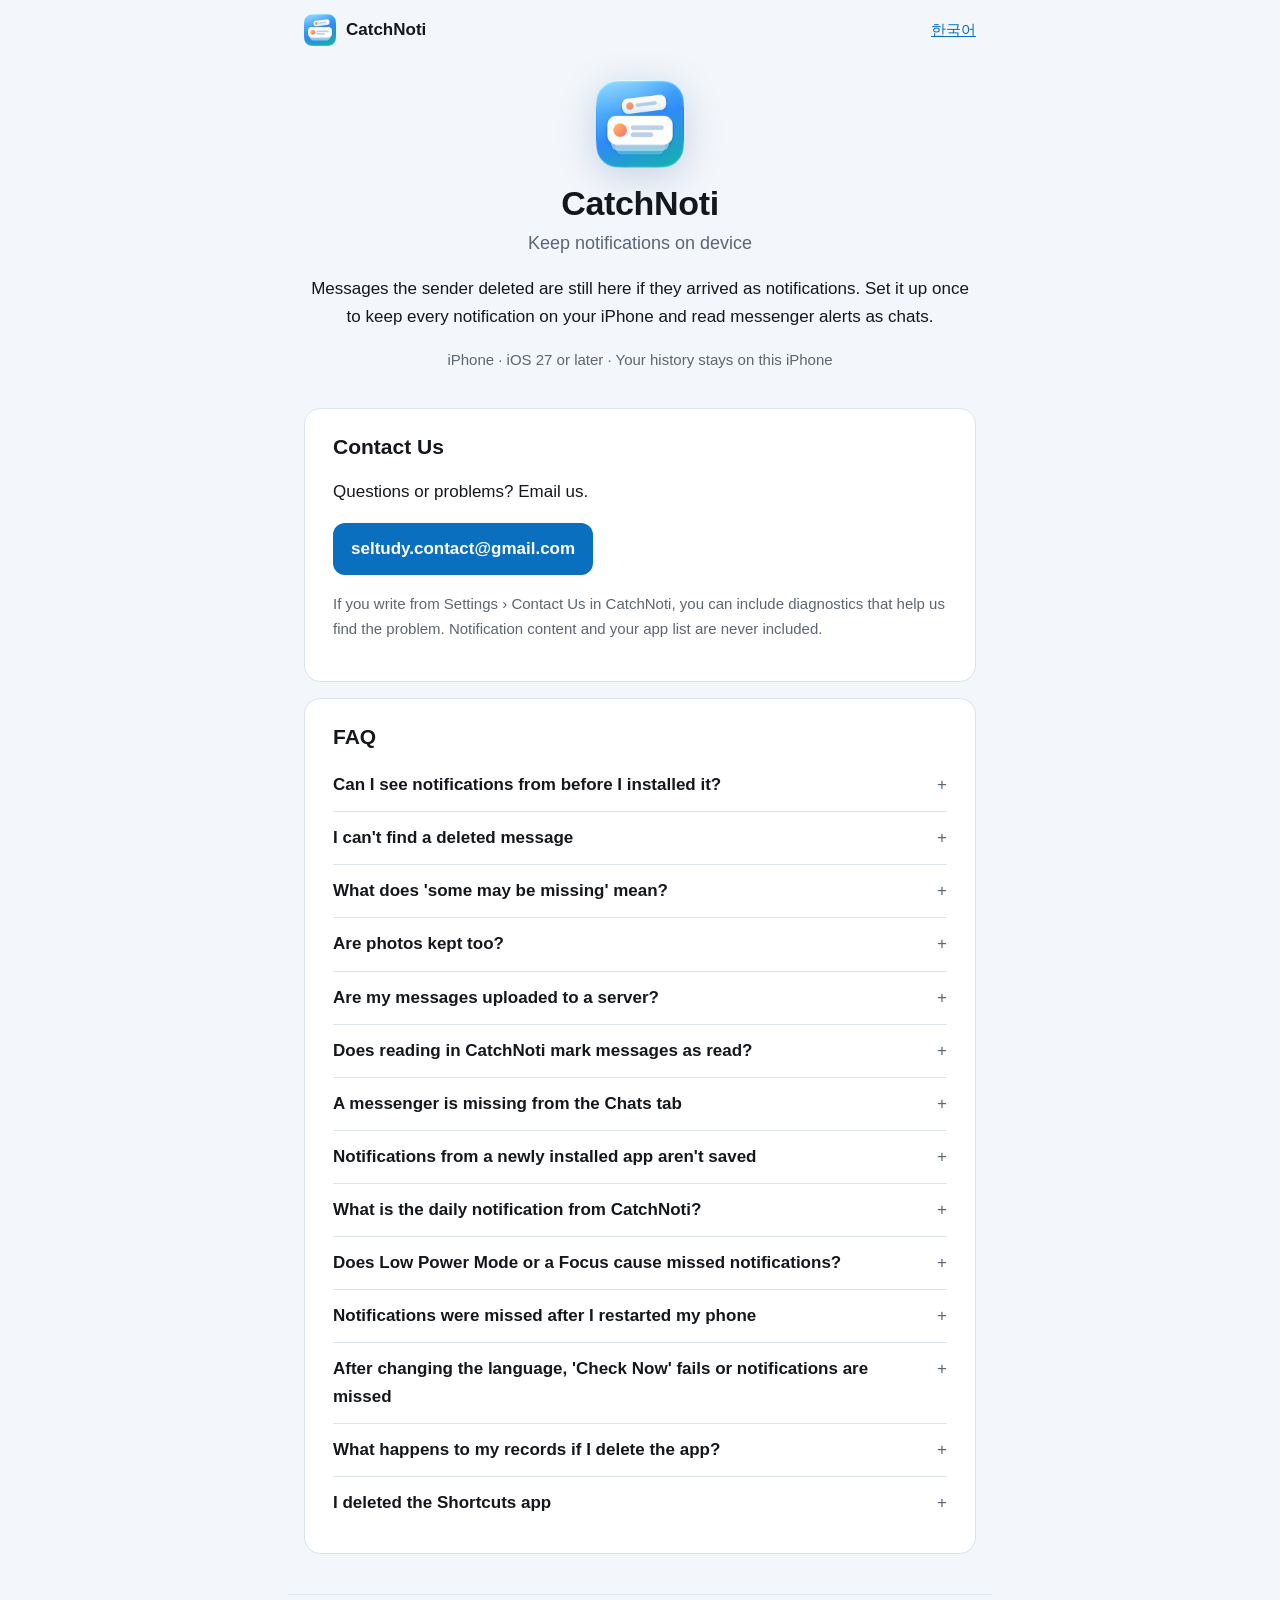
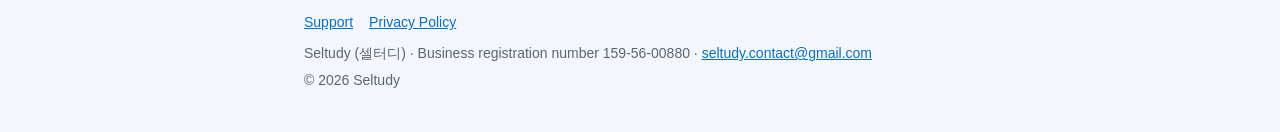
==== en/index.html @ 8640544b "feat: 캐치노티 지원 페이지와 개인정보 처리방침 초안 쓰기 한국어를 기본으로 영어를 함께 둔다. 지원 페이지는 앱 소개, 문의 메일, 앱과 같은 자주 묻는 질문 14개를 담는다" ====
<!doctype html>
<html lang="en">
<head>
<meta charset="utf-8">
<meta name="viewport" content="width=device-width, initial-scale=1">
<meta name="color-scheme" content="light dark">
<meta name="format-detection" content="telephone=no">
<meta name="theme-color" content="#f3f6fa" media="(prefers-color-scheme: light)">
<meta name="theme-color" content="#0f1318" media="(prefers-color-scheme: dark)">
<title>CatchNoti Support</title>
<meta name="description" content="CatchNoti help, FAQ, and how to contact us">
<link rel="icon" type="image/png" href="../assets/favicon.png">
<link rel="stylesheet" href="../assets/style.css">
<link rel="alternate" hreflang="ko" href="https://seltudy.github.io/catchnoti-site/">
<link rel="alternate" hreflang="en" href="https://seltudy.github.io/catchnoti-site/en/">
</head>
<body>
<header class="top">
<a class="brand" href="../en/"><img src="../assets/icon.png" width="32" height="32" alt=""><span>CatchNoti</span></a>
<a class="lang" href="../" lang="ko" hreflang="ko">한국어</a>
</header>
<main>
<section class="intro">
<img class="app-icon" src="../assets/icon.png" width="88" height="88" alt="CatchNoti app icon">
<h1>CatchNoti</h1>
<p class="subtitle">Keep notifications on device</p>
<p>Messages the sender deleted are still here if they arrived as notifications. Set it up once to keep every notification on your iPhone and read messenger alerts as chats.</p>
<p class="meta">iPhone · iOS 27 or later · Your history stays on this iPhone</p>
</section>

<section class="card" aria-labelledby="contact">
<h2 id="contact">Contact Us</h2>
<p>Questions or problems? Email us.</p>
<p><a class="button" href="mailto:seltudy.contact@gmail.com?subject=CatchNoti%20Support">seltudy.contact@gmail.com</a></p>
<p class="note">If you write from Settings › Contact Us in CatchNoti, you can include diagnostics that help us find the problem. Notification content and your app list are never included.</p>
</section>

<section class="card" aria-labelledby="faq">
<h2 id="faq">FAQ</h2>
<details>
<summary>Can I see notifications from before I installed it?</summary>
<p>No. CatchNoti keeps notifications that arrive after you turn on the automation.</p>
</details>
<details>
<summary>I can&#x27;t find a deleted message</summary>
<p>The message may not have come as a notification, for example if you were viewing that chat or had notifications off. If message previews are off inside a messenger like KakaoTalk, notifications are kept without their text. When notifications arrive within about a second of each other, some may be missed. Check Settings › Capture Status.</p>
</details>
<details>
<summary>What does &#x27;some may be missing&#x27; mean?</summary>
<p>When several notifications arrive within about a second, iOS doesn&#x27;t pass some of them to CatchNoti. This mark appears where a notification arrived very soon after the previous one. Check missed notifications in the original app.</p>
</details>
<details>
<summary>Are photos kept too?</summary>
<p>Only the text shown in the notification is kept. Photos and emoticons appear as &#x27;Photo&#x27; and &#x27;Emoticon&#x27; labels.</p>
</details>
<details>
<summary>Are my messages uploaded to a server?</summary>
<p>No. They&#x27;re stored only on this iPhone, and the developer can&#x27;t see them. If iCloud Backup is on, they&#x27;re included in your device backup like other app data.</p>
</details>
<details>
<summary>Does reading in CatchNoti mark messages as read?</summary>
<p>No. The original app isn&#x27;t opened, so no read receipt is left.</p>
</details>
<details>
<summary>A messenger is missing from the Chats tab</summary>
<p>Turn the app on in Settings › Apps in Chats. Notifications saved earlier are grouped into chats too.</p>
</details>
<details>
<summary>Notifications from a newly installed app aren&#x27;t saved</summary>
<p>Open the CatchNoti automation in Shortcuts › Automation and add the app to its app list.</p>
</details>
<details>
<summary>What is the daily notification from CatchNoti?</summary>
<p>It&#x27;s a check that saving still works. Once it&#x27;s saved, it disappears right away. If it stays, saving has stopped. You can change the time in Settings › Capture Status.</p>
</details>
<details>
<summary>Does Low Power Mode or a Focus cause missed notifications?</summary>
<p>No. Notifications are kept as they arrive, even with Low Power Mode, a Focus, or Scheduled Summary on.</p>
</details>
<details>
<summary>Notifications were missed after I restarted my phone</summary>
<p>After a restart, iOS doesn&#x27;t run automations until you unlock the first time, so notifications in between aren&#x27;t kept. Once you unlock, new notifications are kept again.</p>
</details>
<details>
<summary>After changing the language, &#x27;Check Now&#x27; fails or notifications are missed</summary>
<p>Right after you change the iPhone language, iOS doesn&#x27;t pass notification content to Shortcuts for a few minutes. Notifications in that time may be missed. After a few minutes, tap &#x27;Check Now&#x27; again in Settings › Capture Status.</p>
</details>
<details>
<summary>What happens to my records if I delete the app?</summary>
<p>They&#x27;re deleted with it. Device backups such as iCloud Backup include them like other app data.</p>
</details>
<details>
<summary>I deleted the Shortcuts app</summary>
<p>Download Shortcuts again from the App Store, then follow Settings › Capture Status › Set Up Again from the Start.</p>
</details>
</section>
</main>
<footer class="bottom">
<nav>
<a href="../en/" aria-current="page">Support</a>
<a href="../en/privacy/">Privacy Policy</a>
</nav>
<p>Seltudy (셀터디) · Business registration number 159-56-00880 · <a href="mailto:seltudy.contact@gmail.com?subject=CatchNoti%20Support">seltudy.contact@gmail.com</a></p>
<p>© 2026 Seltudy</p>
</footer>
</body>
</html>
---- assets/style.css ----
/* 캐치노티 앱과 같은 색을 쓴다. 라이트와 다크 모두 글자 대비 4.5:1 이상이다. */
:root {
  color-scheme: light dark;
  --bg: #f3f6fa;
  --surface: #ffffff;
  --text: #14181d;
  --muted: #5b6672;
  --border: #dce4ee;
  --link: #0a6fbf;
  --button: #0a6fbf;
  --todo-bg: #fff1b8;
  --todo-text: #3a2e00;
}

@media (prefers-color-scheme: dark) {
  :root {
    --bg: #0f1318;
    --surface: #1a2027;
    --text: #e6ebf0;
    --muted: #9aa6b2;
    --border: #2d343c;
    --link: #5ab0f2;
    --todo-bg: #5a4a00;
    --todo-text: #fff1b8;
  }
}

* {
  box-sizing: border-box;
}

html {
  -webkit-text-size-adjust: 100%;
  text-size-adjust: 100%;
}

body {
  margin: 0;
  background: var(--bg);
  color: var(--text);
  font-family: -apple-system, BlinkMacSystemFont, "Apple SD Gothic Neo", "Noto Sans KR", "Malgun Gothic", "Segoe UI",
    Roboto, sans-serif;
  font-size: 17px;
  line-height: 1.65;
  word-break: keep-all;
  overflow-wrap: break-word;
}

a {
  color: var(--link);
}

.top,
main,
.bottom {
  width: 100%;
  max-width: 44rem;
  margin: 0 auto;
  padding-left: 16px;
  padding-right: 16px;
}

.top {
  display: flex;
  align-items: center;
  justify-content: space-between;
  gap: 12px;
  padding-top: 14px;
  padding-bottom: 6px;
}

.brand {
  display: inline-flex;
  align-items: center;
  gap: 10px;
  color: var(--text);
  font-weight: 600;
  text-decoration: none;
}

.lang {
  font-size: 15px;
}

main {
  padding-bottom: 24px;
}

.intro {
  padding: 28px 0 4px;
  text-align: center;
}

.app-icon {
  display: block;
  margin: 0 auto 14px;
  filter: drop-shadow(0 8px 18px rgba(10, 70, 140, 0.2));
}

h1 {
  margin: 0 0 4px;
  font-size: 30px;
  line-height: 1.25;
  letter-spacing: -0.01em;
}

h2 {
  margin: 36px 0 8px;
  font-size: 21px;
  line-height: 1.35;
}

h3 {
  margin: 24px 0 6px;
  font-size: 18px;
  line-height: 1.4;
}

.subtitle {
  margin: 0 0 16px;
  color: var(--muted);
  font-size: 18px;
}

.meta,
.note,
.operator {
  color: var(--muted);
  font-size: 15px;
}

.lead {
  font-size: 18px;
}

.card {
  margin: 16px 0;
  padding: 20px;
  background: var(--surface);
  border: 1px solid var(--border);
  border-radius: 16px;
}

.card h2 {
  margin-top: 0;
}

.button {
  display: inline-block;
  padding: 12px 18px;
  background: var(--button);
  color: #ffffff;
  border-radius: 12px;
  font-weight: 600;
  text-decoration: none;
  overflow-wrap: anywhere;
}

details + details {
  border-top: 1px solid var(--border);
}

summary {
  display: flex;
  justify-content: space-between;
  gap: 12px;
  padding: 12px 0;
  font-weight: 600;
  cursor: pointer;
  list-style: none;
}

summary::-webkit-details-marker {
  display: none;
}

summary::after {
  content: "+";
  color: var(--muted);
  font-weight: 400;
}

details[open] summary::after {
  content: "−";
}

details p {
  margin: 0 0 14px;
}

ul {
  padding-left: 1.2em;
}

li + li {
  margin-top: 6px;
}

dl {
  margin: 8px 0 16px;
}

dt {
  margin-top: 14px;
  font-weight: 600;
}

dd {
  margin: 2px 0 0;
}

.doc h1 {
  margin-top: 24px;
}

.operator {
  margin-top: 36px;
}

.todo {
  padding: 0 4px;
  background: var(--todo-bg);
  color: var(--todo-text);
  border-radius: 4px;
}

.bottom {
  padding-top: 16px;
  padding-bottom: 36px;
  border-top: 1px solid var(--border);
  color: var(--muted);
  font-size: 14px;
}

.bottom nav {
  display: flex;
  flex-wrap: wrap;
  gap: 4px 16px;
  margin-bottom: 8px;
}

.bottom p {
  margin: 4px 0;
}

@media (min-width: 640px) {
  h1 {
    font-size: 34px;
  }

  .card {
    padding: 24px 28px;
  }
}
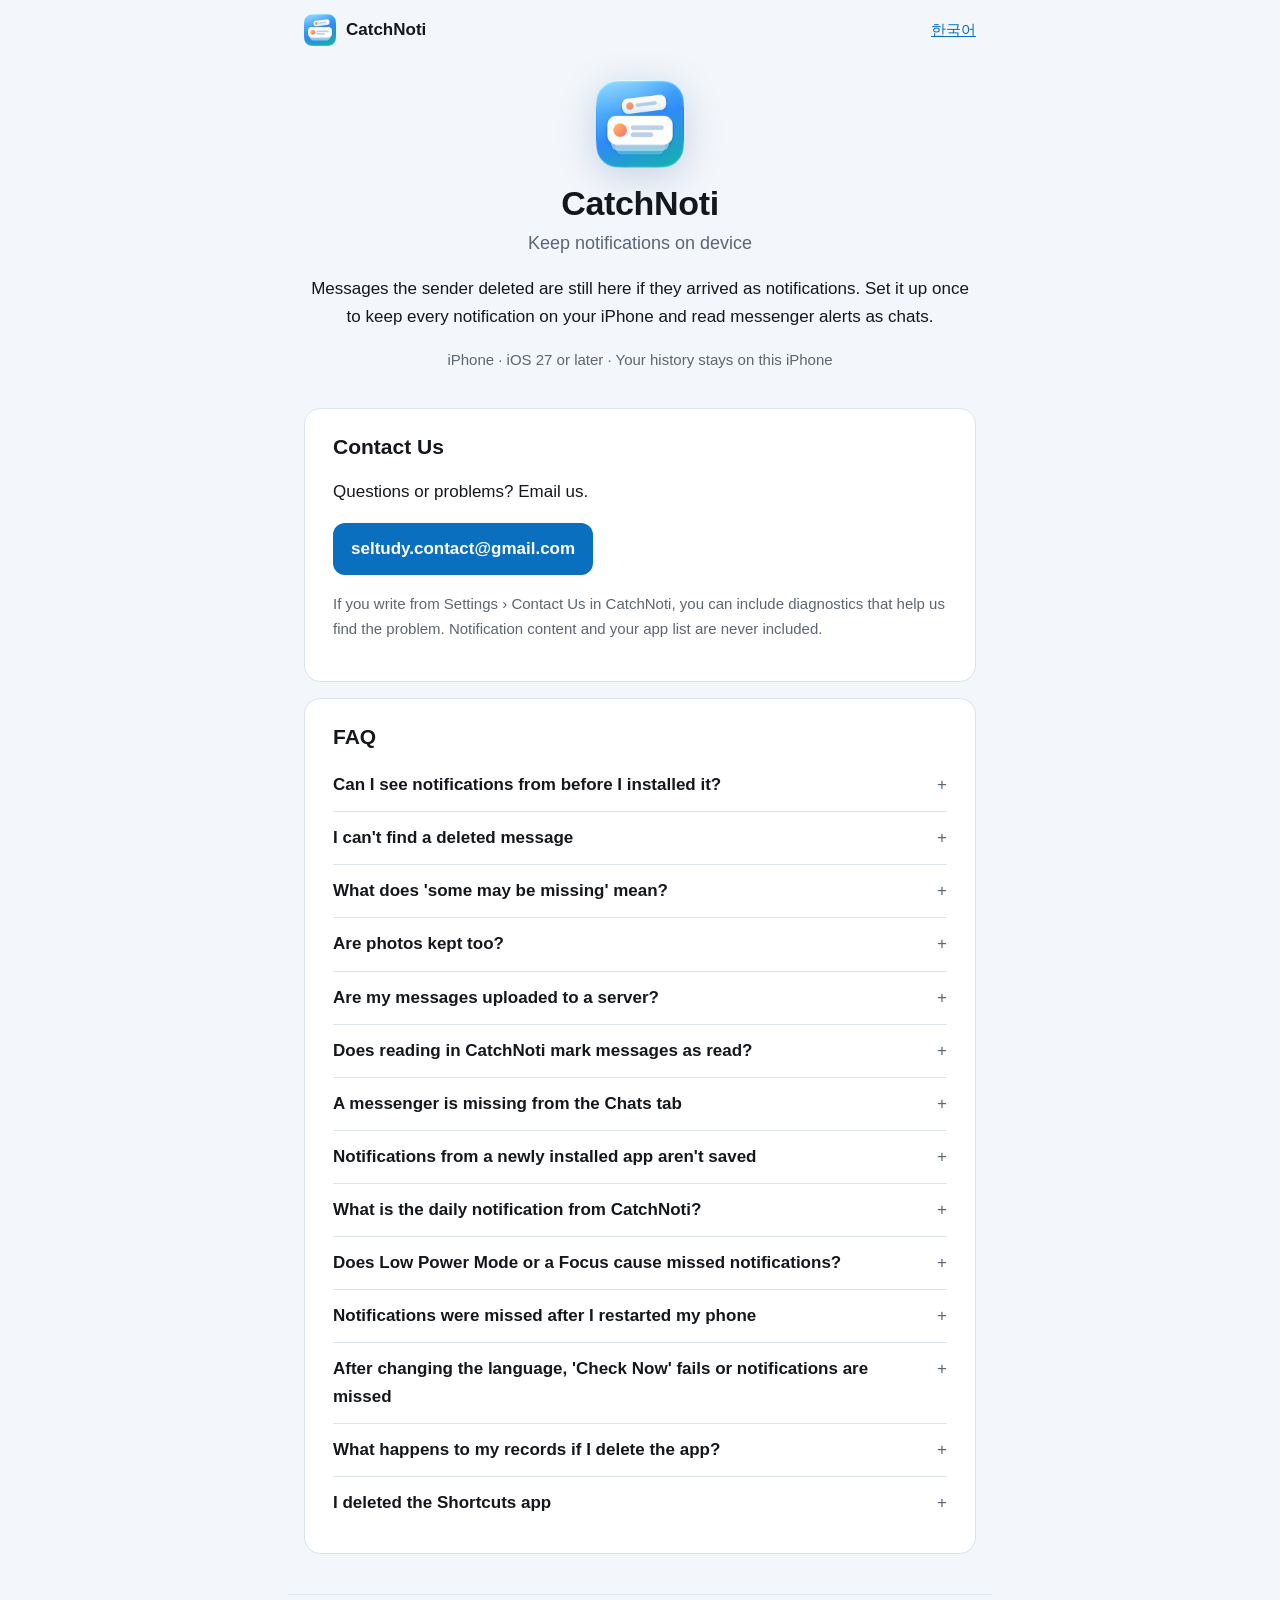
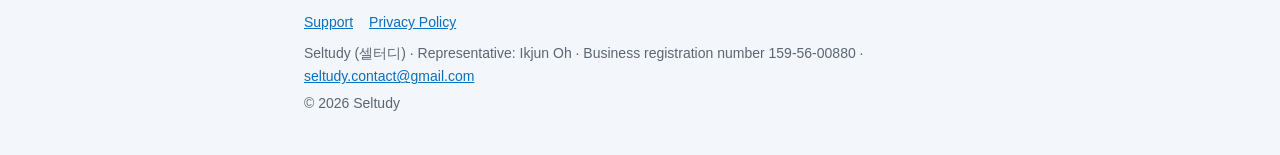
==== commit b299ea44: "feat: 개인정보 보호책임자와 사업자 정보에 대표 이름 넣기 Co-Authored-By: Claude Opus 5.5 <noreply@anthropic.com>" ====
--- a/en/index.html
+++ b/en/index.html
@@ -100,7 +100,7 @@
 <a href="../en/" aria-current="page">Support</a>
 <a href="../en/privacy/">Privacy Policy</a>
 </nav>
-<p>Seltudy (셀터디) · Business registration number 159-56-00880 · <a href="mailto:seltudy.contact@gmail.com?subject=CatchNoti%20Support">seltudy.contact@gmail.com</a></p>
+<p>Seltudy (셀터디) · Representative: Ikjun Oh · Business registration number 159-56-00880 · <a href="mailto:seltudy.contact@gmail.com?subject=CatchNoti%20Support">seltudy.contact@gmail.com</a></p>
 <p>© 2026 Seltudy</p>
 </footer>
 </body>
--- a/assets/style.css
+++ b/assets/style.css
@@ -8,8 +8,6 @@
   --border: #dce4ee;
   --link: #0a6fbf;
   --button: #0a6fbf;
-  --todo-bg: #fff1b8;
-  --todo-text: #3a2e00;
 }
 
 @media (prefers-color-scheme: dark) {
@@ -20,8 +18,6 @@
     --muted: #9aa6b2;
     --border: #2d343c;
     --link: #5ab0f2;
-    --todo-bg: #5a4a00;
-    --todo-text: #fff1b8;
   }
 }
 
@@ -217,12 +213,6 @@
   margin-top: 36px;
 }
 
-.todo {
-  padding: 0 4px;
-  background: var(--todo-bg);
-  color: var(--todo-text);
-  border-radius: 4px;
-}
 
 .bottom {
   padding-top: 16px;
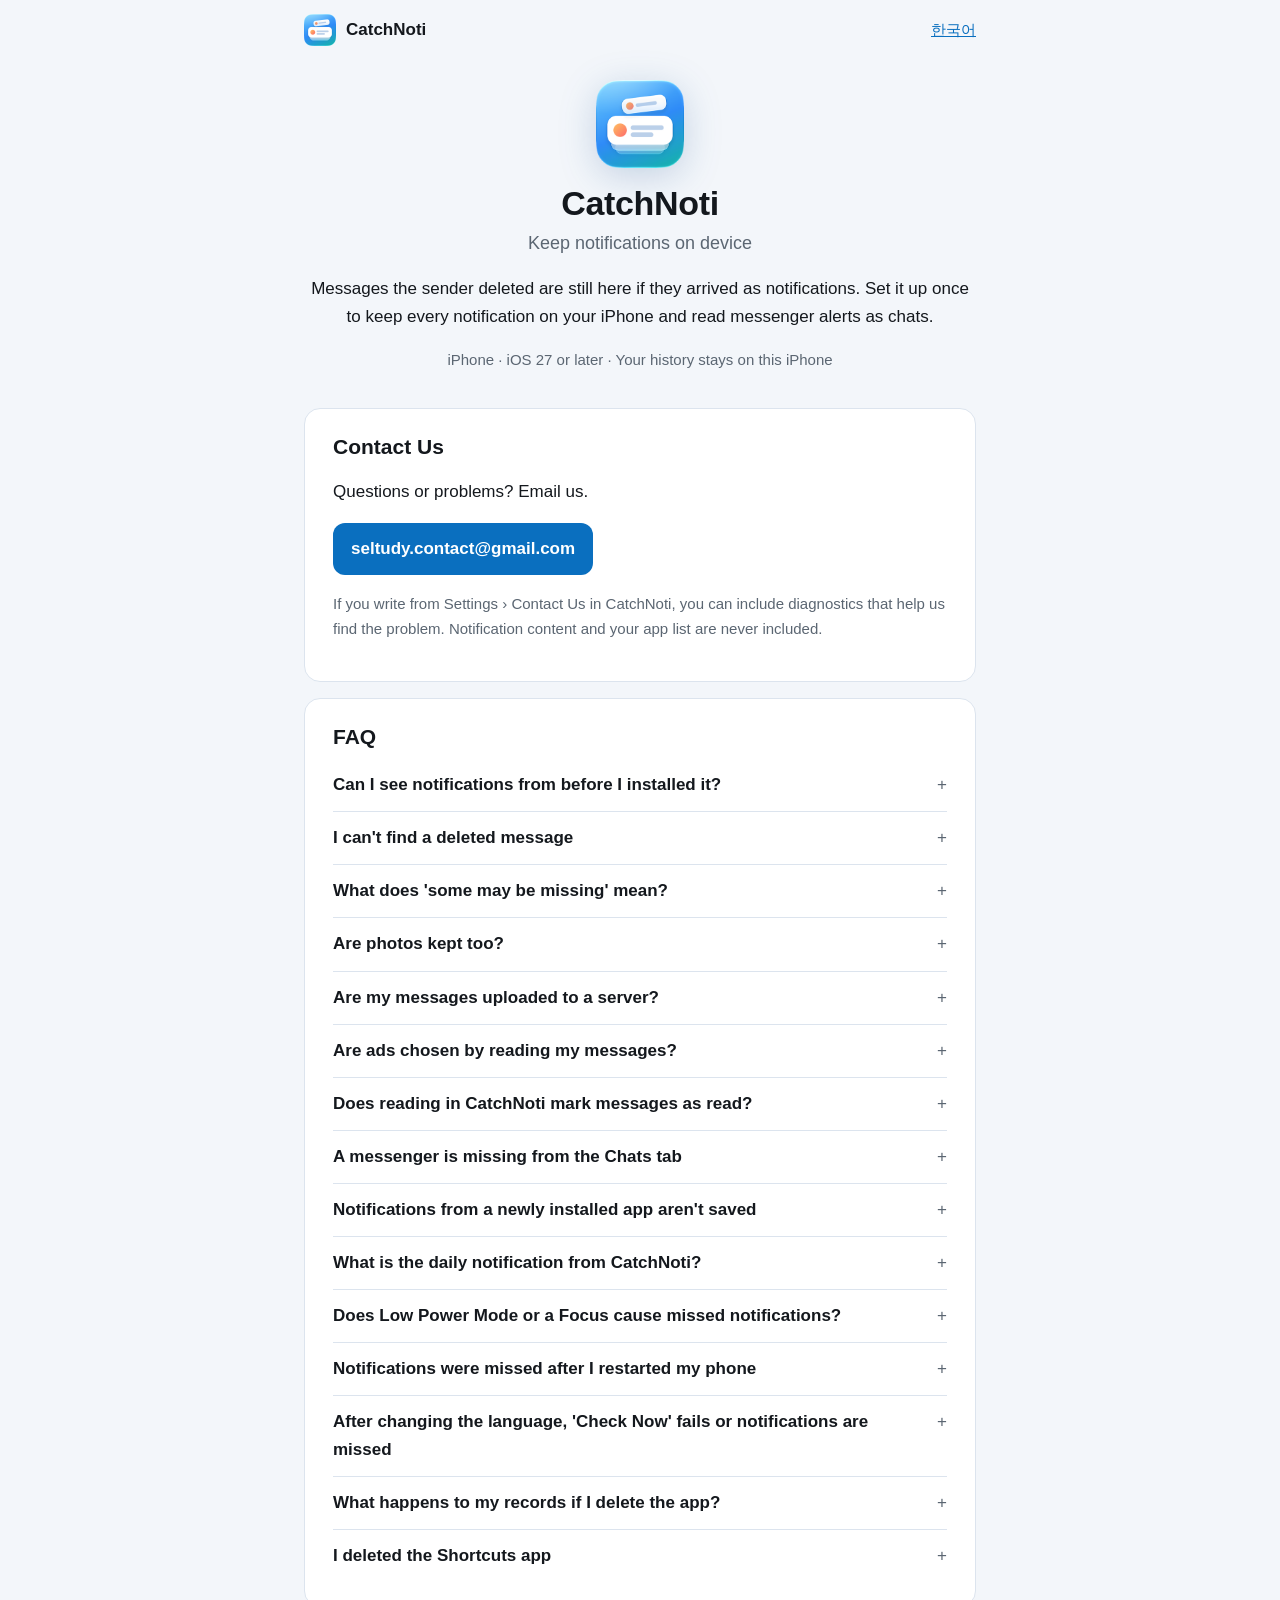
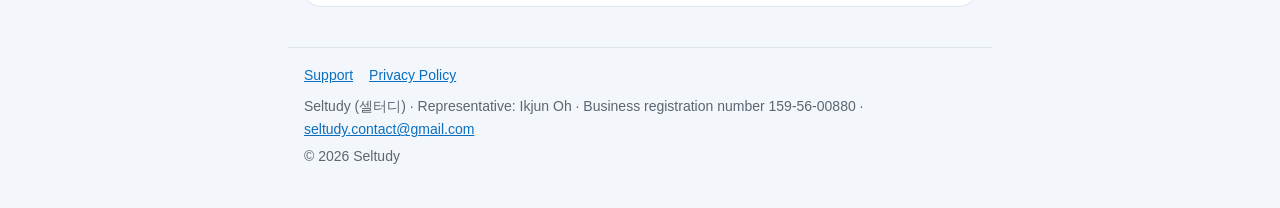
==== commit 24f55d1a: "feat: 처리방침에 무료 버전 광고와 맞춤형 광고를 적고 자주 묻는 질문 더하기 광고로 Google에 가는 정보와 보내지 않는 정보, 앱 추적 허용과 끄는 방법, 국외 이전을 3" ====
--- a/en/index.html
+++ b/en/index.html
@@ -58,6 +58,10 @@
 <p>No. They&#x27;re stored only on this iPhone, and the developer can&#x27;t see them. If iCloud Backup is on, they&#x27;re included in your device backup like other app data.</p>
 </details>
 <details>
+<summary>Are ads chosen by reading my messages?</summary>
+<p>No. Notification content, your app list, and searches are never sent when ads are requested. If you allow app tracking, the advertising identifier is used to pick ads that match your interests; otherwise you see general ads. With Pro, no ads appear.</p>
+</details>
+<details>
 <summary>Does reading in CatchNoti mark messages as read?</summary>
 <p>No. The original app isn&#x27;t opened, so no read receipt is left.</p>
 </details>
--- a/assets/style.css
+++ b/assets/style.css
@@ -213,7 +213,6 @@
   margin-top: 36px;
 }
 
-
 .bottom {
   padding-top: 16px;
   padding-bottom: 36px;
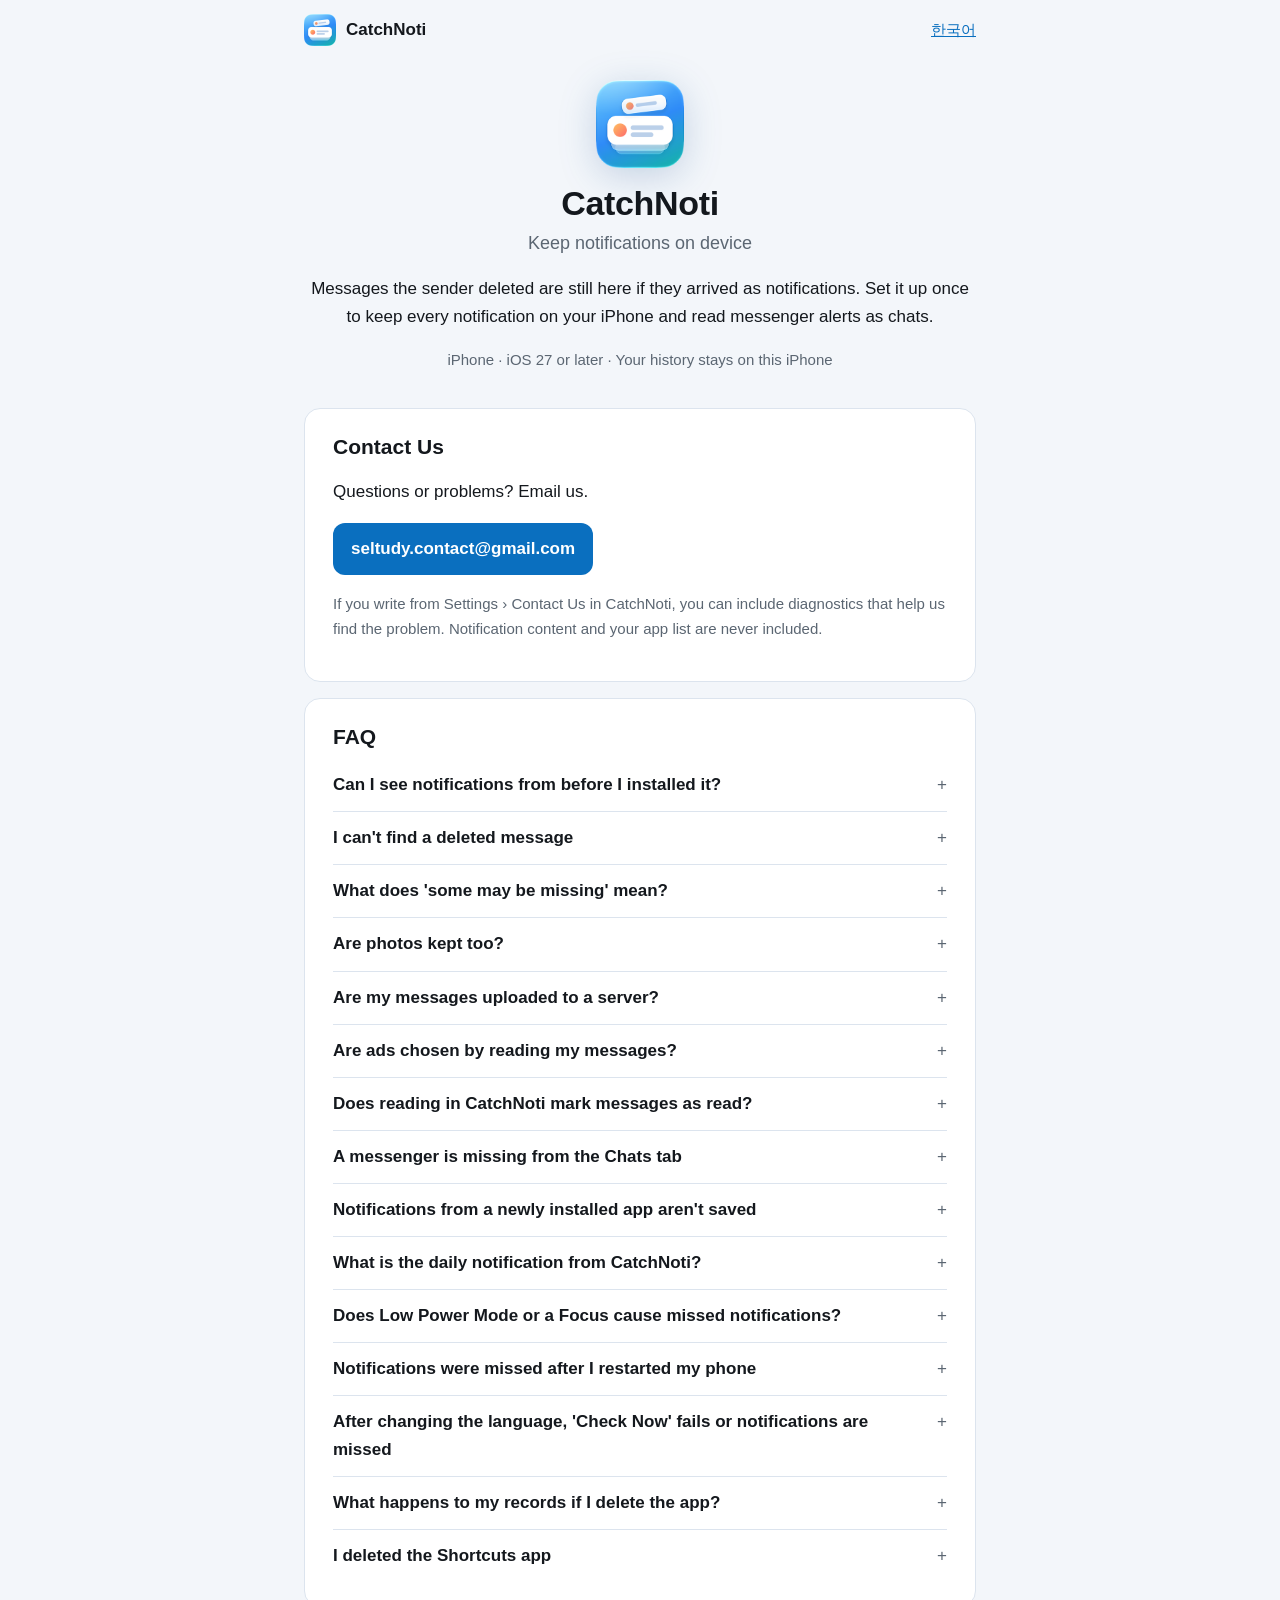
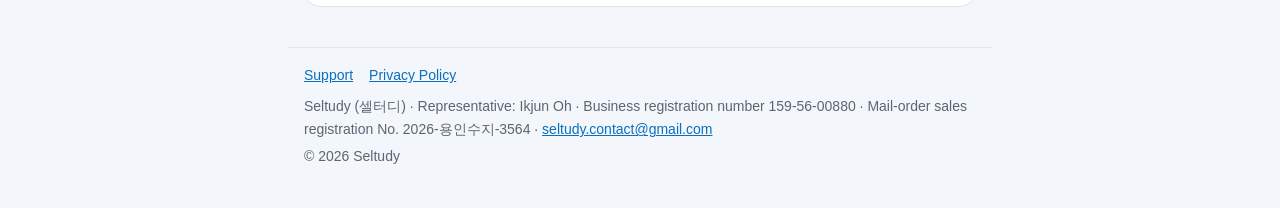
==== commit 9067f2db: "docs: 사이트 아래쪽 사업자 정보에 통신판매업 신고번호 넣기 Co-Authored-By: Claude Opus 5.5 <noreply@anthropic.com>" ====
--- a/en/index.html
+++ b/en/index.html
@@ -104,7 +104,7 @@
 <a href="../en/" aria-current="page">Support</a>
 <a href="../en/privacy/">Privacy Policy</a>
 </nav>
-<p>Seltudy (셀터디) · Representative: Ikjun Oh · Business registration number 159-56-00880 · <a href="mailto:seltudy.contact@gmail.com?subject=CatchNoti%20Support">seltudy.contact@gmail.com</a></p>
+<p>Seltudy (셀터디) · Representative: Ikjun Oh · Business registration number 159-56-00880 · Mail-order sales registration No. 2026-용인수지-3564 · <a href="mailto:seltudy.contact@gmail.com?subject=CatchNoti%20Support">seltudy.contact@gmail.com</a></p>
 <p>© 2026 Seltudy</p>
 </footer>
 </body>
